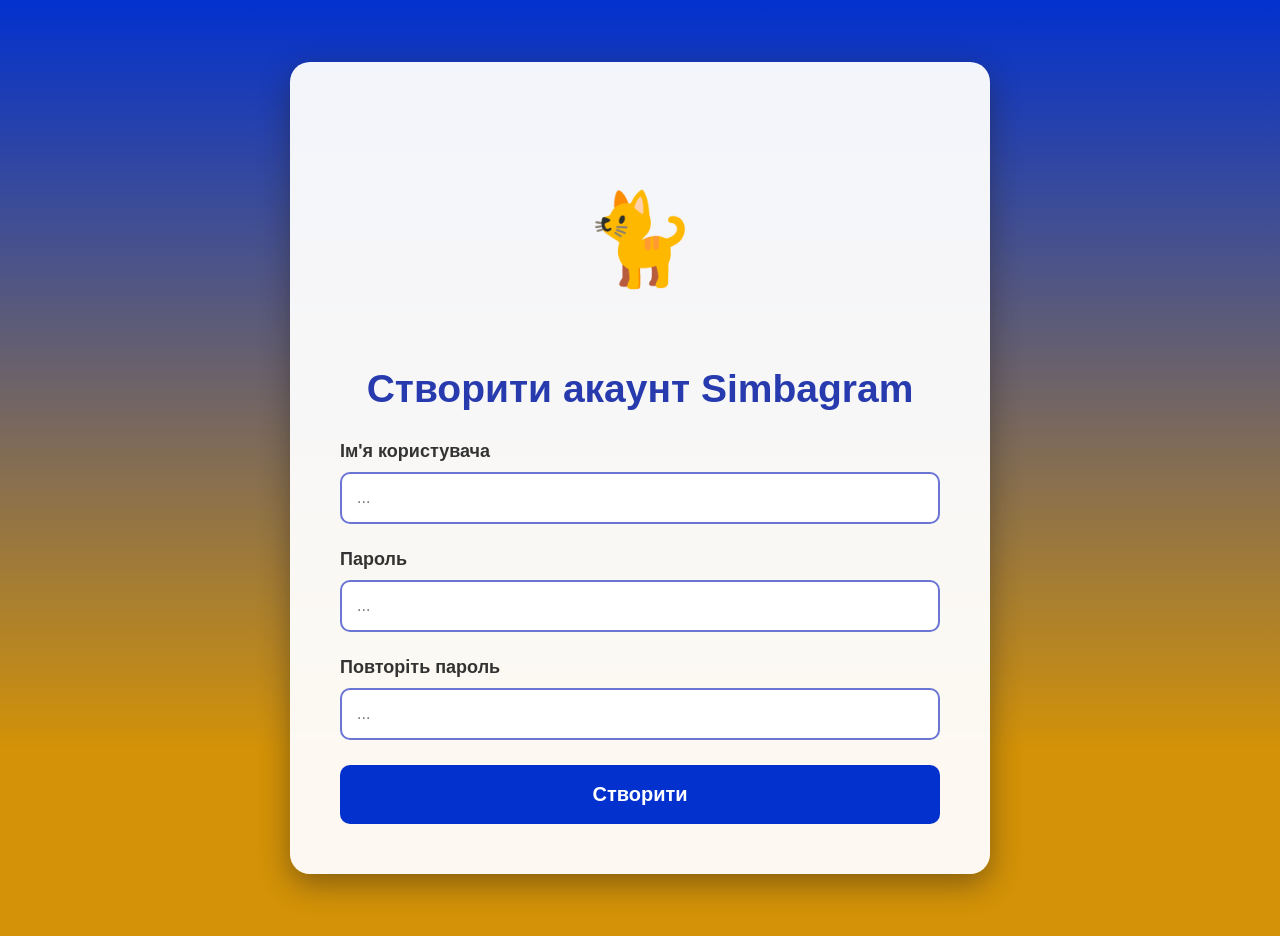
==== create.html @ a49cef7b "Add files via upload" ====
<!DOCTYPE html>
<html>
  <head>
  <title>Створити акаунт Simbagram</title>
    <link rel="stylesheet" href="style_index.css">
  </head>
  <body>
    <div class="page-wrapper">
    <div class="order-container">
      <h2 class="logo">🐈</h2>
        <h1>Створити акаунт Simbagram</h1>
        <form>
            <div class="input-group">
                <label>Ім'я користувача</label>
                <input type="tel" placeholder="..." required>
            </div>

            <div class="input-group">
                <label>Пароль</label>
                <input type="text" placeholder="..." maxlength="16" required>
            </div>

                  <div class="input-group">
                <label>Повторіть пароль</label>
                <input type="text" placeholder="..." maxlength="16" required>
            </div>

            <a href="index.html" class="order-button" style="display: block; text-align: center; text-decoration: none; box-sizing: border-box;">Створити</a>
        </form>
    </div>
</div>

  </body>
</html>
---- style_index.css ----
.page-wrapper {
        display: flex;
        justify-content: center;
        align-items: center;
        min-height: 100vh;
        width: 100%;
        font-family: 'Segoe UI', Tahoma, Geneva, Verdana, sans-serif;
    }

    .order-container {
        background: rgba(255, 255, 255, 0.95);
        padding: 50px; 
        border-radius: 20px;
        box-shadow: 0 10px 30px rgba(32, 28, 28, 0.432);
        max-width: 600px;
        width: 90%; 
    }

    h1 {
        color: #273bae;
        text-align: center;
        margin-bottom: 30px;
        font-size: 39px;
    }

    .input-group {
        margin-bottom: 25px; 
    }

    label {
        display: block;
        margin-bottom: 10px;
        font-weight: bold;
        color: #333;
        font-size: 18px;
    }

    input, textarea {
        width: 100%;
        padding: 15px; 
        border: 2px solid #6a75d6;
        border-radius: 10px;
        box-sizing: border-box;
        font-size: 16px;
    }

    textarea {
        height: 120px; 
        resize: none;
    }

    .order-button {
        background-color: #0231ce;
        color: white;
        border: none;
        padding: 18px;
        width: 100%;
        border-radius: 10px;
        font-size: 20px; 
        font-weight: bold;
        cursor: pointer;
        transition: 0.3s;
        margin-top: 10px;
    }

    .order-button:hover {
        background-color: #c9770c;
        transform: translateY(-2px);
        box-shadow: 0 5px 15px rgba(0,0,0,0.1);
    }

    .back-link {
        display: block;
        text-align: center;
        margin-top: 20px;
        color: #888;
        text-decoration: none;
        font-size: 16px;
    }
  body{
     background: linear-gradient(to top, #d39207 20%, #0231ce 100%);
  height: 100vh;
     padding: 10px;
     }  
.logo{
    text-align: center;
    font-size: 90px;
    display: line;
}
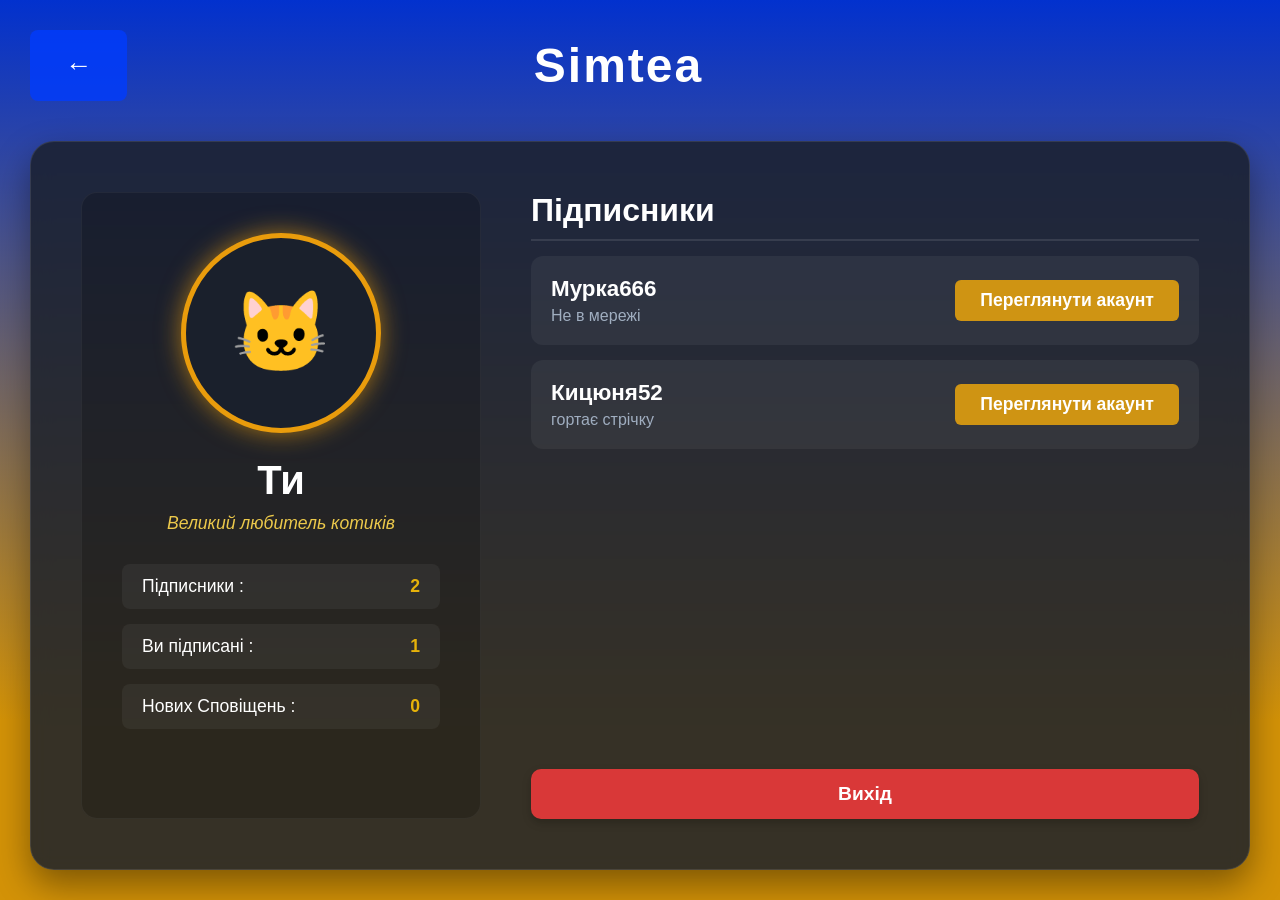
==== commit 8496d171: "Add files via upload" ====
--- a/create.html
+++ b/create.html
@@ -1,34 +1,67 @@
 <!DOCTYPE html>
-<html>
-  <head>
-  <title>Створити акаунт Simbagram</title>
-    <link rel="stylesheet" href="style_index.css">
-  </head>
-  <body>
-    <div class="page-wrapper">
-    <div class="order-container">
-      <h2 class="logo">🐈</h2>
-        <h1>Створити акаунт Simbagram</h1>
-        <form>
-            <div class="input-group">
-                <label>Ім'я користувача</label>
-                <input type="tel" placeholder="..." required>
+<html lang="uk">
+<head>
+    <meta charset="UTF-8">
+    <meta name="viewport" content="width=device-width, initial-scale=1.0">
+    <title>Акаунт</title>
+    <link rel="stylesheet" href="style_me.css">
+</head>
+<body>
+
+    <div class="header">
+        <a href="home.html" class="button">←</a>
+        <div class="logo-container">
+            <div class="logo-title">Simtea</div>
+        </div>
+        <div style="width: 140px;" class="desktop-spacer"></div>
+    </div>
+
+    <div class="profile-container">
+        <div class="profile-sidebar">
+            <div class="avatar-container">🐱</div>
+            <div class="username">Ти</div>
+            <div class="status">Великий любитель котиків</div>
+            
+            <div class="stats-box">
+                <div class="stat-item">
+                    <span>Підписники :</span>
+                    <span class="stat-val">2</span>
+                </div>
+                <div class="stat-item">
+                    <span>Ви підписані :</span>
+                    <span class="stat-val">1</span>
+                </div>
+                <div class="stat-item">
+                    <span>Нових Сповіщень :</span>
+                    <span class="stat-val">0</span>
+                </div>
             </div>
+        </div>
 
-            <div class="input-group">
-                <label>Пароль</label>
-                <input type="text" placeholder="..." maxlength="16" required>
+        <div class="profile-content">
+            <div class="content-top">
+                <div class="section-title">Підписники</div>
+                <div class="games-list">
+                    <div class="game-item">
+                        <div class="game-info">
+                            <div class="game-name">Мурка666</div>
+                            <div class="game-meta">Не в мережі</div>
+                        </div>
+                        <button class="play-btn">Переглянути акаунт</button>
+                    </div>
+                    <div class="game-item">
+                        <div class="game-info">
+                            <div class="game-name">Кицюня52</div>
+                            <div class="game-meta">гортає стрічку</div>
+                        </div>
+                        <button class="play-btn">Переглянути акаунт</button>
+                    </div>
+                </div>
             </div>
+            
+            <a href="index.html" class="logout-btn">Вихід</a>
+        </div>
+    </div>
 
-                  <div class="input-group">
-                <label>Повторіть пароль</label>
-                <input type="text" placeholder="..." maxlength="16" required>
-            </div>
-
-            <a href="index.html" class="order-button" style="display: block; text-align: center; text-decoration: none; box-sizing: border-box;">Створити</a>
-        </form>
-    </div>
-</div>
-
-  </body>
+</body>
 </html>
--- a/style_me.css
+++ b/style_me.css
@@ -0,0 +1,277 @@
+* {
+    margin: 0;
+    padding: 0;
+    box-sizing: border-box;
+    font-family: 'Segoe UI', Tahoma, Geneva, Verdana, sans-serif;
+}
+
+body {
+    background: linear-gradient(to top, #d39207 20%, #0231ce 100%);
+    min-height: 100vh;
+    color: white;
+    display: flex;
+    flex-direction: column;
+    align-items: center;
+    padding: 30px;
+}
+
+.header {
+    width: 100%;
+    max-width: 1600px;
+    display: flex;
+    justify-content: space-between;
+    align-items: center;
+    margin-bottom: 40px;
+}
+
+.logo-container {
+    text-align: center;
+}
+
+.logo-title {
+    font-size: 3rem;
+    font-weight: 900;
+    letter-spacing: 2px;
+}
+
+.profile-container {
+    background-color: rgba(26, 32, 44, 0.85);
+    border-radius: 24px;
+    padding: 50px;
+    max-width: 1600px;
+    width: 100%;
+    flex-grow: 1;
+    display: flex;
+    gap: 50px;
+    box-shadow: 0 15px 35px rgba(0,0,0,0.4);
+    border: 1px solid rgba(255, 255, 255, 0.1);
+    backdrop-filter: blur(10px);
+}
+
+.profile-sidebar {
+    flex: 1;
+    max-width: 400px;
+    display: flex;
+    flex-direction: column;
+    align-items: center;
+    background-color: rgba(0, 0, 0, 0.2);
+    padding: 40px;
+    border-radius: 16px;
+    border: 1px solid rgba(255, 255, 255, 0.05);
+}
+
+.avatar-container {
+    width: 200px;
+    height: 200px;
+    border-radius: 50%;
+    border: 5px solid #e99c0c;
+    box-shadow: 0 0 25px #e99c0ca6;
+    margin-bottom: 25px;
+    overflow: hidden;
+    background-color: #1a202c;
+    display: flex;
+    justify-content: center;
+    align-items: center;
+    font-size: 5rem;
+}
+
+.username {
+    font-size: 2.5rem;
+    font-weight: bold;
+    margin-bottom: 10px;
+    text-align: center;
+}
+
+.status {
+    font-size: 1.1rem;
+    color: #ecc94b;
+    margin-bottom: 30px;
+    text-align: center;
+    font-style: italic;
+}
+
+.stats-box {
+    width: 100%;
+    display: flex;
+    flex-direction: column;
+    gap: 15px;
+}
+
+.stat-item {
+    display: flex;
+    justify-content: space-between;
+    padding: 12px 20px;
+    background-color: rgba(255, 255, 255, 0.05);
+    border-radius: 8px;
+    font-size: 1.1rem;
+}
+
+.stat-val {
+    font-weight: bold;
+    color: #e6b20a;
+}
+
+.profile-content {
+    flex: 2;
+    display: flex;
+    flex-direction: column;
+    justify-content: space-between;
+}
+
+.section-title {
+    font-size: 2rem;
+    font-weight: bold;
+    border-bottom: 2px solid rgba(255, 255, 255, 0.1);
+    padding-bottom: 10px;
+    margin-bottom: 15px;
+}
+
+.games-list {
+    display: flex;
+    flex-direction: column;
+    gap: 15px;
+}
+
+.game-item {
+    display: flex;
+    align-items: center;
+    justify-content: space-between;
+    background-color: rgba(255, 255, 255, 0.05);
+    padding: 20px;
+    border-radius: 12px;
+    transition: transform 0.2s;
+}
+
+.game-item:hover {
+    transform: translateX(5px);
+    background-color: rgba(255, 255, 255, 0.08);
+}
+
+.game-info {
+    display: flex;
+    flex-direction: column;
+    gap: 5px;
+}
+
+.game-name {
+    font-size: 1.4rem;
+    font-weight: bold;
+}
+
+.game-meta {
+    font-size: 1rem;
+    color: #a0aec0;
+}
+
+.play-btn {
+    background-color: #cf9413;
+    color: white;
+    border: none;
+    padding: 10px 25px;
+    border-radius: 6px;
+    font-size: 1.1rem;
+    font-weight: bold;
+    cursor: pointer;
+    transition: background 0.2s;
+}
+
+.play-btn:hover {
+    background-color: #794808;
+}
+
+.logout-btn {
+    display: block;
+    width: 100%;
+    background-color: #d93838;
+    color: white;
+    text-align: center;
+    text-decoration: none;
+    padding: 14px;
+    border-radius: 10px;
+    font-size: 1.2rem;
+    font-weight: bold;
+    transition: background 0.3s, transform 0.2s;
+    box-shadow: 0 4px 10px rgba(0, 0, 0, 0.2);
+    margin-top: 20px;
+}
+
+.logout-btn:hover {
+    background-color: #b52a2a;
+    transform: translateY(-2px);
+}
+
+.button {
+    text-decoration: none;
+    color: rgb(255, 255, 255);
+    padding: 20px 35px;
+    background-color: rgba(0, 60, 255, 0.788);
+    border-radius: 8px;
+    transition: all 0.4s;
+    display: inline-block;
+    font-size: 27px;
+}
+
+.button:hover {
+    background-color: #ebb70e;
+}
+
+@media (max-width: 768px) {
+    body {
+        padding: 15px;
+    }
+
+    .header {
+        flex-direction: column-reverse; 
+        gap: 15px;
+        margin-bottom: 25px;
+    }
+
+    .button {
+        width: 100%;
+        text-align: center;
+        padding: 15px;
+        font-size: 20px;
+    }
+
+    .logo-title {
+        font-size: 2.2rem;
+    }
+
+    .profile-container {
+        flex-direction: column; 
+        gap: 30px;
+        padding: 20px;
+        border-radius: 16px;
+    }
+
+    .profile-sidebar {
+        max-width: 100%;
+        padding: 20px;
+    }
+
+    .avatar-container {
+        width: 150px;
+        height: 150px;
+        font-size: 4rem;
+    }
+
+    .username {
+        font-size: 2rem;
+    }
+
+    .section-title {
+        font-size: 1.6rem;
+        text-align: center;
+    }
+
+    .game-item {
+        flex-direction: column; 
+        gap: 15px;
+        text-align: center;
+        padding: 15px;
+    }
+
+    .play-btn {
+        width: 100%; 
+    }
+}
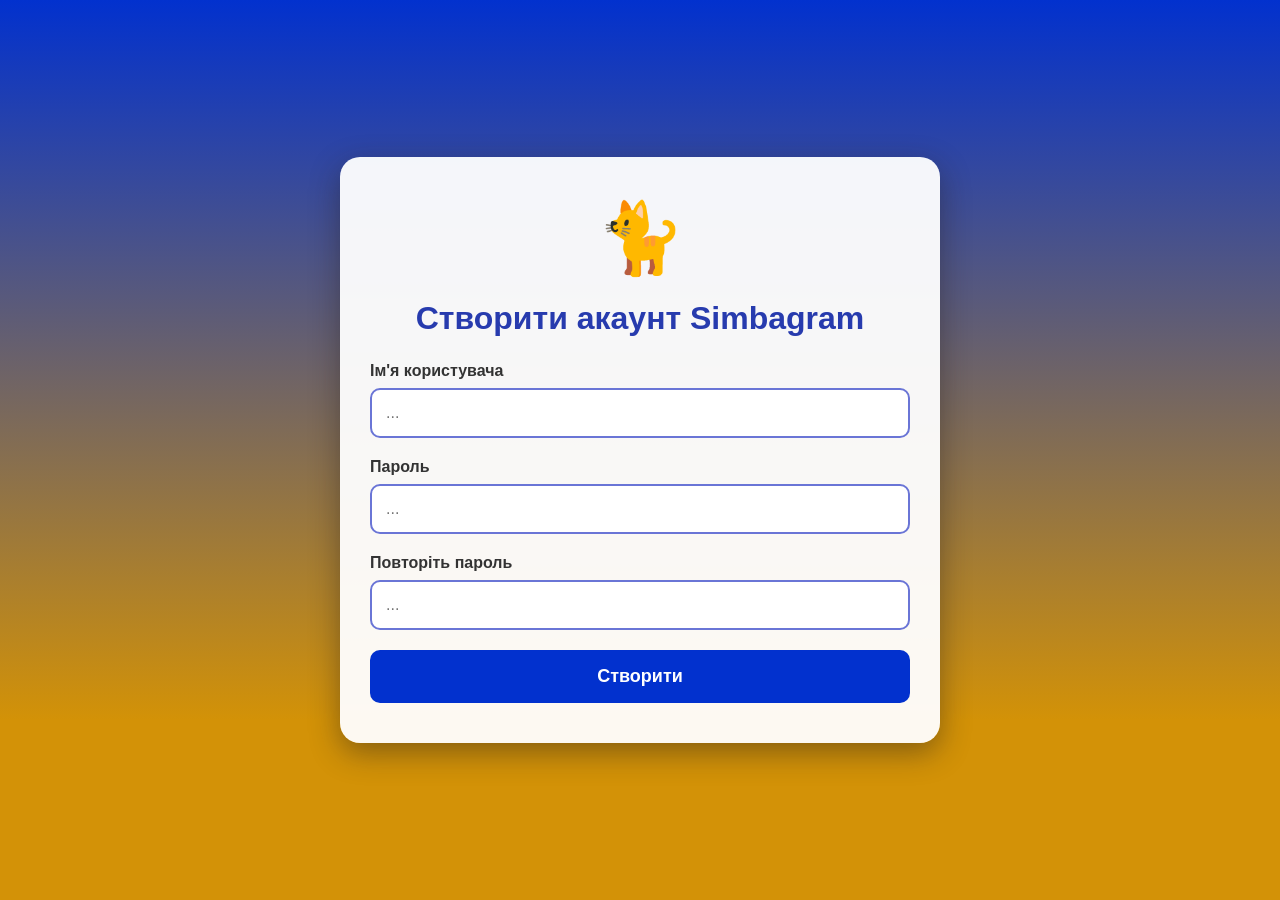
==== commit 1f971801: "Replace account creation page with new design" ====
--- a/create.html
+++ b/create.html
@@ -1,67 +1,35 @@
 <!DOCTYPE html>
 <html lang="uk">
-<head>
+  <head>
     <meta charset="UTF-8">
     <meta name="viewport" content="width=device-width, initial-scale=1.0">
-    <title>Акаунт</title>
-    <link rel="stylesheet" href="style_me.css">
-</head>
-<body>
+    <title>Створити акаунт Simbagram</title>
+    <link rel="stylesheet" href="style_create.css">
+  </head>
+  <body>
+    <div class="page-wrapper">
+      <div class="order-container">
+        <h2 class="logo">🐈</h2>
+        <h1>Створити акаунт Simbagram</h1>
+        <form>
+          <div class="input-group">
+            <label>Ім'я користувача</label>
+            <input type="text" placeholder="..." required>
+          </div>
 
-    <div class="header">
-        <a href="home.html" class="button">←</a>
-        <div class="logo-container">
-            <div class="logo-title">Simtea</div>
-        </div>
-        <div style="width: 140px;" class="desktop-spacer"></div>
+          <div class="input-group">
+            <label>Пароль</label>
+            <input type="text" placeholder="..." maxlength="16" required>
+          </div>
+
+          <div class="input-group">
+            <label>Повторіть пароль</label>
+            <input type="text" placeholder="..." maxlength="16" required>
+          </div>
+
+          <a href="index.html" class="order-button">Створити</a>
+        </form>
+      </div>
     </div>
-
-    <div class="profile-container">
-        <div class="profile-sidebar">
-            <div class="avatar-container">🐱</div>
-            <div class="username">Ти</div>
-            <div class="status">Великий любитель котиків</div>
-            
-            <div class="stats-box">
-                <div class="stat-item">
-                    <span>Підписники :</span>
-                    <span class="stat-val">2</span>
-                </div>
-                <div class="stat-item">
-                    <span>Ви підписані :</span>
-                    <span class="stat-val">1</span>
-                </div>
-                <div class="stat-item">
-                    <span>Нових Сповіщень :</span>
-                    <span class="stat-val">0</span>
-                </div>
-            </div>
-        </div>
-
-        <div class="profile-content">
-            <div class="content-top">
-                <div class="section-title">Підписники</div>
-                <div class="games-list">
-                    <div class="game-item">
-                        <div class="game-info">
-                            <div class="game-name">Мурка666</div>
-                            <div class="game-meta">Не в мережі</div>
-                        </div>
-                        <button class="play-btn">Переглянути акаунт</button>
-                    </div>
-                    <div class="game-item">
-                        <div class="game-info">
-                            <div class="game-name">Кицюня52</div>
-                            <div class="game-meta">гортає стрічку</div>
-                        </div>
-                        <button class="play-btn">Переглянути акаунт</button>
-                    </div>
-                </div>
-            </div>
-            
-            <a href="index.html" class="logout-btn">Вихід</a>
-        </div>
-    </div>
-
-</body>
-</html>+  </body>
+</html>
--- a/style_create.css
+++ b/style_create.css
@@ -0,0 +1,118 @@
+* {
+  box-sizing: border-box;
+}
+
+body {
+  background: linear-gradient(to top, #d39207 20%, #0231ce 100%);
+  min-height: 100vh;
+  margin: 0;
+  padding: 15px;
+  font-family: 'Segoe UI', Tahoma, Geneva, Verdana, sans-serif;
+  display: flex;
+  justify-content: center;
+  align-items: center;
+}
+
+.page-wrapper {
+  display: flex;
+  justify-content: center;
+  align-items: center;
+  width: 100%;
+}
+
+.order-container {
+  background: rgba(255, 255, 255, 0.95);
+  padding: 40px 30px;
+  border-radius: 20px;
+  box-shadow: 0 10px 30px rgba(32, 28, 28, 0.432);
+  max-width: 600px;
+  width: 100%;
+}
+
+.logo {
+  text-align: center;
+  font-size: 70px;
+  margin: 0 0 10px 0;
+}
+
+h1 {
+  color: #273bae;
+  text-align: center;
+  margin-bottom: 25px;
+  font-size: 32px;
+}
+
+.input-group {
+  margin-bottom: 20px;
+}
+
+label {
+  display: block;
+  margin-bottom: 8px;
+  font-weight: bold;
+  color: #333;
+  font-size: 16px;
+}
+
+input {
+  width: 100%;
+  padding: 14px;
+  border: 2px solid #6a75d6;
+  border-radius: 10px;
+  box-sizing: border-box;
+  font-size: 16px;
+  outline: none;
+}
+
+input:focus {
+  border-color: #0231ce;
+}
+
+.order-button {
+  background-color: #0231ce;
+  color: white;
+  border: none;
+  padding: 16px;
+  width: 100%;
+  border-radius: 10px;
+  font-size: 18px;
+  font-weight: bold;
+  cursor: pointer;
+  transition: 0.3s;
+  margin-top: 10px;
+  display: block;
+  text-align: center;
+  text-decoration: none;
+  box-sizing: border-box;
+}
+
+.order-button:hover {
+  background-color: #c9770c;
+  transform: translateY(-2px);
+  box-shadow: 0 5px 15px rgba(0,0,0,0.1);
+}
+
+@media (max-width: 480px) {
+  .order-container {
+    padding: 25px 20px;
+  }
+
+  h1 {
+    font-size: 24px;
+    margin-bottom: 20px;
+  }
+
+  .logo {
+    font-size: 55px;
+  }
+
+  input {
+    padding: 12px;
+    font-size: 15px;
+  }
+
+  .order-button {
+    padding: 14px;
+    font-size: 16px;
+  }
+}
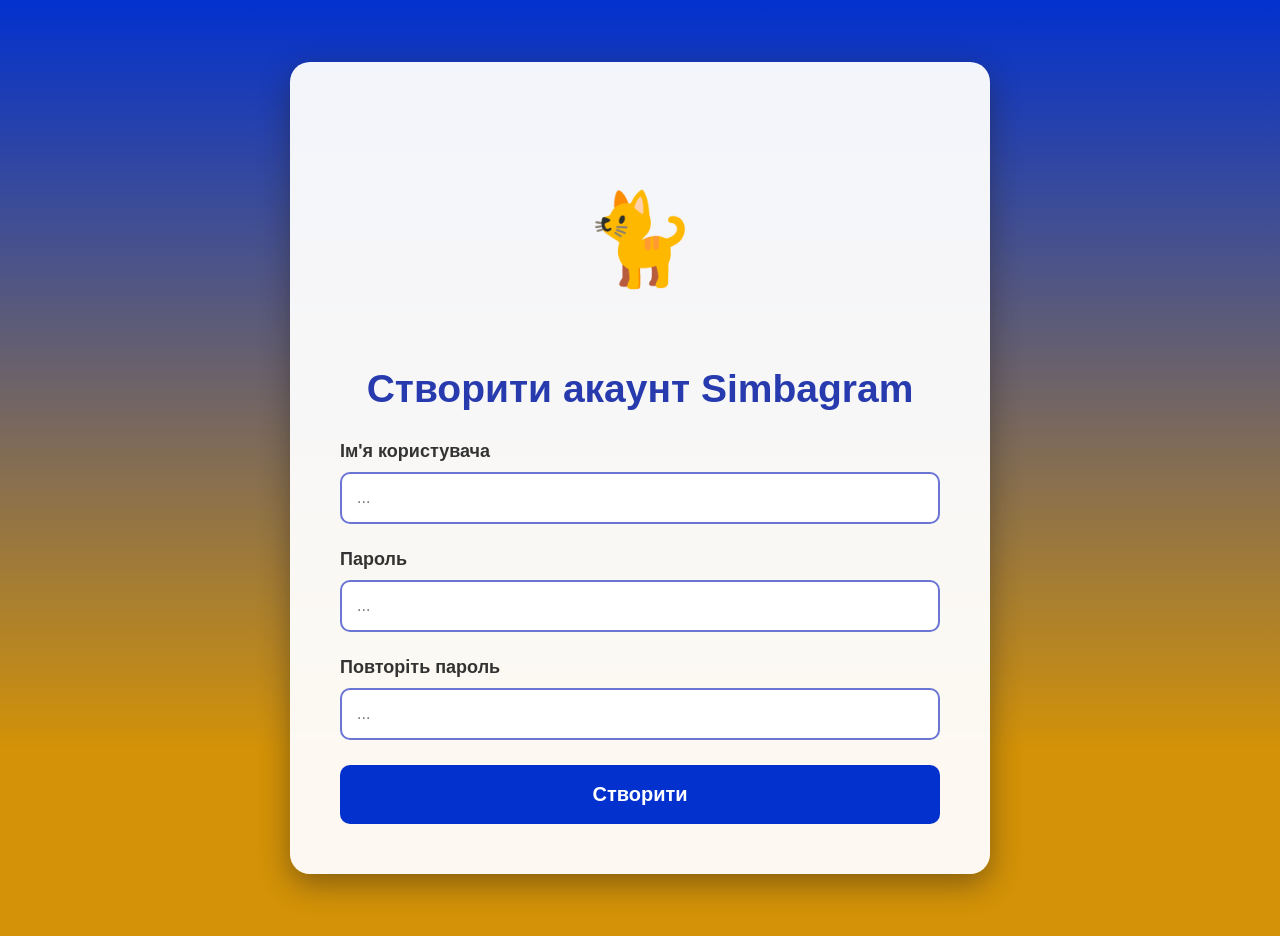
==== commit 4f48dc85: "Enhance 'Create' button visibility in create.html Added a style to the 'Create' button for better vi" ====
--- a/create.html
+++ b/create.html
@@ -27,7 +27,7 @@
             <input type="text" placeholder="..." maxlength="16" required>
           </div>
 
-          <a href="index.html" class="order-button">Створити</a>
+           <a href="index.html" class="order-button" style="display: block; text-align: center; text-decoration: none; box-sizing: border-box;">Створити</a>
         </form>
       </div>
     </div>
--- a/style_create.css
+++ b/style_create.css
@@ -1,96 +1,83 @@
-* {
-  box-sizing: border-box;
-}
-
-body {
-  background: linear-gradient(to top, #d39207 20%, #0231ce 100%);
-  min-height: 100vh;
-  margin: 0;
-  padding: 15px;
-  font-family: 'Segoe UI', Tahoma, Geneva, Verdana, sans-serif;
-  display: flex;
-  justify-content: center;
-  align-items: center;
-}
-
-.page-wrapper {
-  display: flex;
-  justify-content: center;
-  align-items: center;
-  width: 100%;
-}
-
-.order-container {
-  background: rgba(255, 255, 255, 0.95);
-  padding: 40px 30px;
-  border-radius: 20px;
-  box-shadow: 0 10px 30px rgba(32, 28, 28, 0.432);
-  max-width: 600px;
-  width: 100%;
-}
-
-.logo {
-  text-align: center;
-  font-size: 70px;
-  margin: 0 0 10px 0;
-}
-
-h1 {
-  color: #273bae;
-  text-align: center;
-  margin-bottom: 25px;
-  font-size: 32px;
-}
-
-.input-group {
-  margin-bottom: 20px;
-}
-
-label {
-  display: block;
-  margin-bottom: 8px;
-  font-weight: bold;
-  color: #333;
-  font-size: 16px;
-}
-
-input {
-  width: 100%;
-  padding: 14px;
-  border: 2px solid #6a75d6;
-  border-radius: 10px;
-  box-sizing: border-box;
-  font-size: 16px;
-  outline: none;
-}
-
-input:focus {
-  border-color: #0231ce;
-}
-
-.order-button {
-  background-color: #0231ce;
-  color: white;
-  border: none;
-  padding: 16px;
-  width: 100%;
-  border-radius: 10px;
-  font-size: 18px;
-  font-weight: bold;
-  cursor: pointer;
-  transition: 0.3s;
-  margin-top: 10px;
-  display: block;
-  text-align: center;
-  text-decoration: none;
-  box-sizing: border-box;
-}
-
-.order-button:hover {
-  background-color: #c9770c;
-  transform: translateY(-2px);
-  box-shadow: 0 5px 15px rgba(0,0,0,0.1);
-}
+  .page-wrapper {
+        display: flex;
+        justify-content: center;
+        align-items: center;
+        min-height: 100vh;
+        width: 100%;
+        font-family: 'Segoe UI', Tahoma, Geneva, Verdana, sans-serif;
+    }
+    .order-container {
+        background: rgba(255, 255, 255, 0.95);
+        padding: 50px;
+        border-radius: 20px;
+        box-shadow: 0 10px 30px rgba(32, 28, 28, 0.432);
+        max-width: 600px;
+        width: 90%;
+    }   
+     h1 {
+        color: #273bae;
+        text-align: center;
+        margin-bottom: 30px;
+        font-size: 39px;
+    }
+    .input-group {
+        margin-bottom: 25px;
+    }
+    label {
+        display: block;
+        margin-bottom: 10px;
+        font-weight: bold;
+        color: #333;
+        font-size: 18px;
+    }
+    input, textarea {
+        width: 100%;
+        padding: 15px;
+        border: 2px solid #6a75d6;
+        border-radius: 10px;
+        box-sizing: border-box;
+        font-size: 16px;
+    }
+    textarea {
+        height: 120px;
+        resize: none;
+    }
+    .order-button {
+        background-color: #0231ce;
+        color: white;
+        border: none;
+        padding: 18px;
+        width: 100%;
+        border-radius: 10px;
+        font-size: 20px;
+        font-weight: bold;
+        cursor: pointer;
+        transition: 0.3s;
+        margin-top: 10px;
+    }
+    .order-button:hover {
+        background-color: #021f7c;
+        transform: translateY(-2px);
+        box-shadow: 0 5px 15px rgba(0,0,0,0.1);
+    }
+    .back-link {
+        display: block;
+        text-align: center;
+        margin-top: 20px;
+        color: #888;
+        text-decoration: none;
+        font-size: 16px;
+    }
+  body{
+     background: linear-gradient(to top, #d39207 20%, #0231ce 100%);
+  height: 100vh;
+     padding: 10px;
+     }  
+.logo{
+    text-align: center;
+    font-size: 90px;
+    display: line;
+} 
 
 @media (max-width: 480px) {
   .order-container {
@@ -115,4 +102,4 @@
     padding: 14px;
     font-size: 16px;
   }
-}+}
